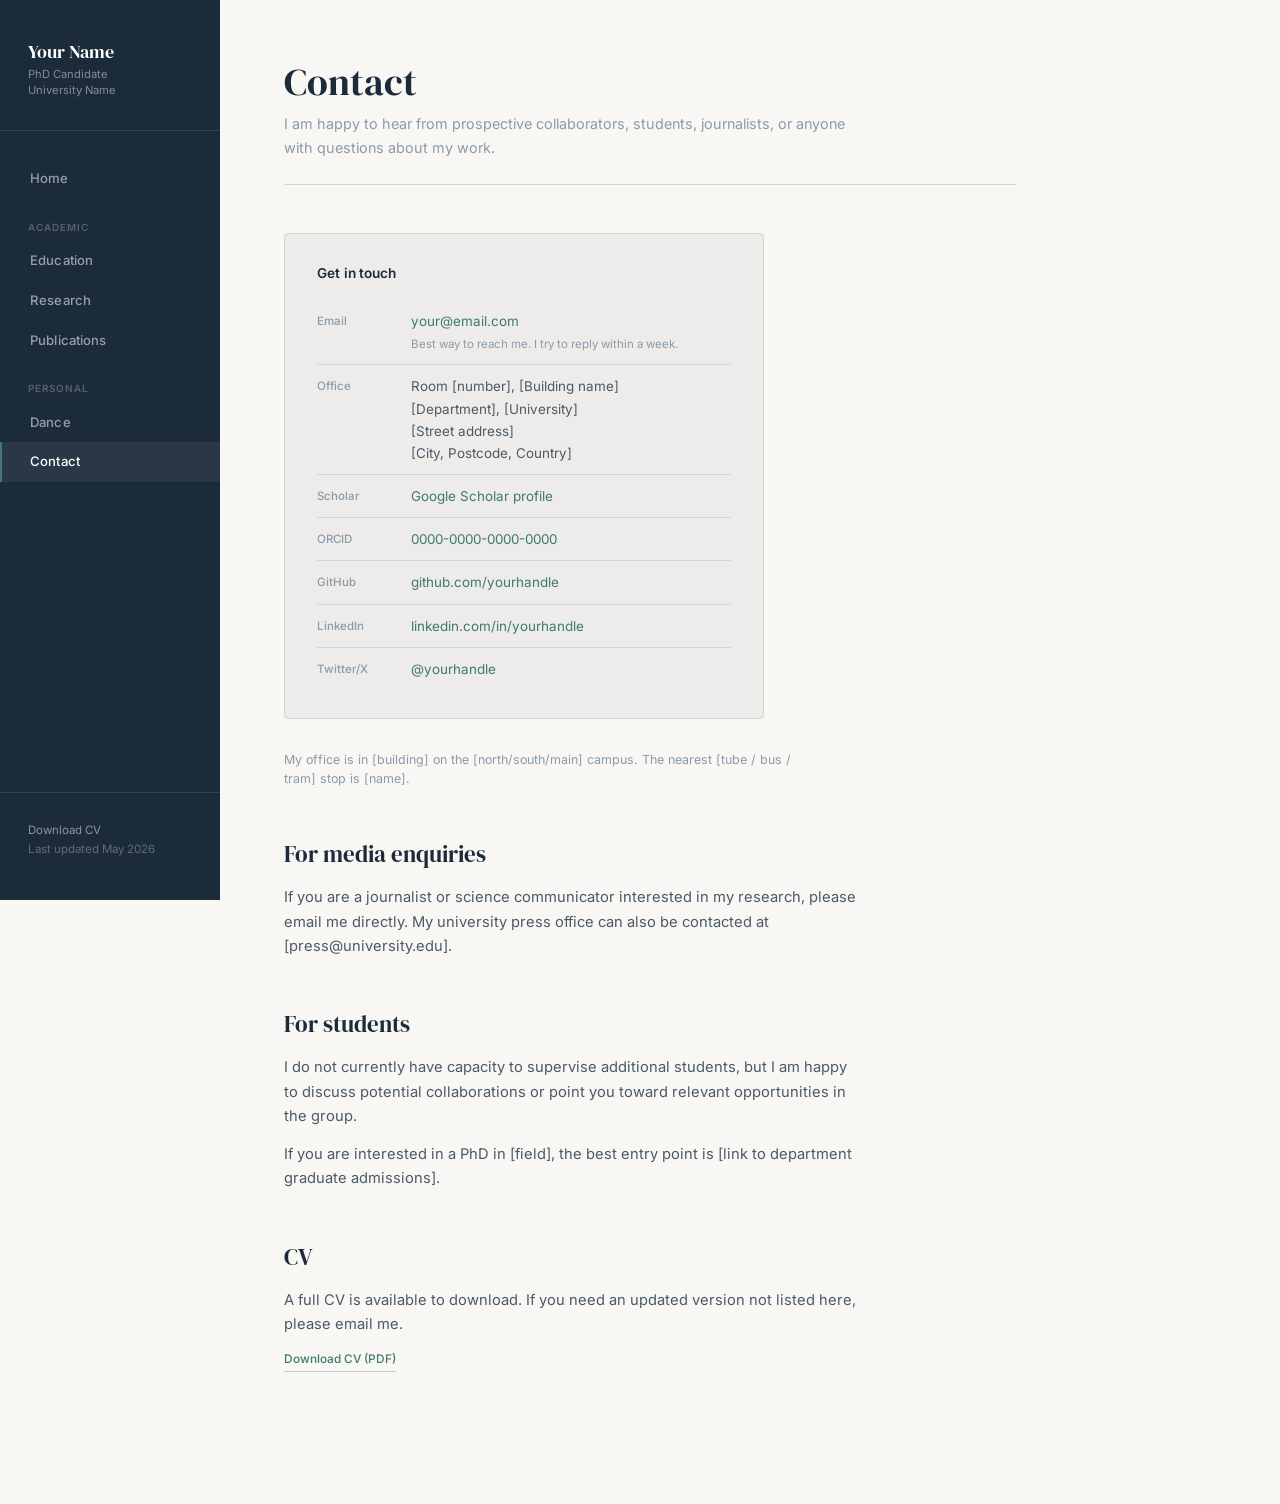
==== pages/contact.html @ a27396a3 "Add files via upload" ====
<!DOCTYPE html>
<html lang="en">
<head>
  <meta charset="UTF-8">
  <meta name="viewport" content="width=device-width, initial-scale=1.0">
  <title>Contact — Your Name</title>
  <link rel="preconnect" href="https://fonts.googleapis.com">
  <link href="https://fonts.googleapis.com/css2?family=DM+Serif+Display:ital@0;1&family=Inter:wght@400;500;600&display=swap" rel="stylesheet">
  <link rel="stylesheet" href="../css/style.css">
  <style>
    .contact-block {
      background: var(--bg2);
      border: 1px solid var(--rule);
      border-radius: 4px;
      padding: 28px 32px;
      max-width: 480px;
      margin-bottom: 32px;
    }
    .contact-block h3 { margin-top: 0; margin-bottom: 16px; }
    .contact-line {
      display: flex;
      align-items: flex-start;
      gap: 14px;
      padding: 10px 0;
      border-bottom: 1px solid var(--rule);
      font-size: .84rem;
    }
    .contact-line:last-child { border-bottom: none; }
    .contact-label {
      min-width: 80px;
      color: var(--ink3);
      font-size: .72rem;
      font-weight: 500;
      padding-top: 2px;
    }
    .contact-value { color: var(--ink2); }
    .contact-value a { color: var(--accent); }
    .map-note {
      font-size: .78rem;
      color: var(--ink3);
      margin-top: 6px;
      line-height: 1.5;
    }
  </style>
</head>
<body>

<nav class="mobile-nav">
  <span class="mobile-nav-name">Your Name</span>
  <button class="hamburger" onclick="toggleMenu()" aria-label="Menu">
    <span></span><span></span><span></span>
  </button>
</nav>
<div class="mobile-menu" id="mobileMenu">
  <a href="../index.html">Home</a>
  <a href="education.html">Education</a>
  <a href="research.html">Research</a>
  <a href="publications.html">Publications</a>
  <a href="dance.html">Dance</a>
  <a href="contact.html">Contact</a>
</div>

<div class="site-wrap">
  <aside class="sidebar">
    <div class="sidebar-name">
      Your Name
      <small>PhD Candidate<br>University Name</small>
    </div>
    <ul class="nav-list">
      <li><a href="../index.html">Home</a></li>
      <li class="nav-section-label">Academic</li>
      <li><a href="education.html">Education</a></li>
      <li><a href="research.html">Research</a></li>
      <li><a href="publications.html">Publications</a></li>
      <li class="nav-section-label">Personal</li>
      <li><a href="dance.html">Dance</a></li>
      <li><a href="contact.html" class="active">Contact</a></li>
    </ul>
    <div class="sidebar-footer">
      <a href="../files/cv.pdf" target="_blank">Download CV</a><br>
      Last updated May 2026
    </div>
  </aside>

  <main class="main">
    <div class="page-header">
      <h1>Contact</h1>
      <p class="subtitle">
        I am happy to hear from prospective collaborators, students,
        journalists, or anyone with questions about my work.
      </p>
    </div>

    <div class="section">
      <div class="contact-block">
        <h3>Get in touch</h3>

        <div class="contact-line">
          <span class="contact-label">Email</span>
          <span class="contact-value">
            <a href="mailto:your@email.com">your@email.com</a><br>
            <span style="font-size:.72rem;color:var(--ink3)">
              Best way to reach me. I try to reply within a week.
            </span>
          </span>
        </div>

        <div class="contact-line">
          <span class="contact-label">Office</span>
          <span class="contact-value">
            Room [number], [Building name]<br>
            [Department], [University]<br>
            [Street address]<br>
            [City, Postcode, Country]
          </span>
        </div>

        <div class="contact-line">
          <span class="contact-label">Scholar</span>
          <span class="contact-value">
            <a href="https://scholar.google.com" target="_blank">Google Scholar profile</a>
          </span>
        </div>

        <div class="contact-line">
          <span class="contact-label">ORCID</span>
          <span class="contact-value">
            <a href="https://orcid.org/0000-0000-0000-0000" target="_blank">0000-0000-0000-0000</a>
          </span>
        </div>

        <div class="contact-line">
          <span class="contact-label">GitHub</span>
          <span class="contact-value">
            <a href="https://github.com/yourhandle" target="_blank">github.com/yourhandle</a>
          </span>
        </div>

        <div class="contact-line">
          <span class="contact-label">LinkedIn</span>
          <span class="contact-value">
            <a href="https://linkedin.com/in/yourhandle" target="_blank">linkedin.com/in/yourhandle</a>
          </span>
        </div>

        <div class="contact-line">
          <span class="contact-label">Twitter/X</span>
          <span class="contact-value">
            <a href="https://twitter.com/yourhandle" target="_blank">@yourhandle</a>
          </span>
        </div>

      </div>

      <p class="map-note">
        My office is in [building] on the [north/south/main] campus.
        The nearest [tube / bus / tram] stop is [name].
        <!-- Add a Google Maps embed or directions link if useful -->
      </p>
    </div>

    <div class="section">
      <h2>For media enquiries</h2>
      <p>
        If you are a journalist or science communicator interested in my
        research, please email me directly. My university press office can
        also be contacted at [press@university.edu].
      </p>
    </div>

    <div class="section">
      <h2>For students</h2>
      <p>
        I do not currently have capacity to supervise additional students,
        but I am happy to discuss potential collaborations or point you
        toward relevant opportunities in the group.
      </p>
      <p>
        If you are interested in a PhD in [field], the best entry point is
        [link to department graduate admissions].
      </p>
    </div>

    <div class="section">
      <h2>CV</h2>
      <p>
        A full CV is available to download.
        If you need an updated version not listed here, please email me.
      </p>
      <div class="link-row" style="margin-top:12px">
        <a href="../files/cv.pdf" target="_blank">Download CV (PDF)</a>
      </div>
    </div>

  </main>
</div>

<script>
  function toggleMenu() {
    document.getElementById('mobileMenu').classList.toggle('open');
  }
</script>
</body>
</html>
---- css/style.css ----
/* ─── TOKENS ─────────────────────────────────────────────────── */
:root {
  --bg:       #F8F7F4;
  --bg2:      #EEECEA;
  --ink:      #1C2B3A;
  --ink2:     #4A5A68;
  --ink3:     #8A9BAA;
  --accent:   #3D7A6F;
  --accent2:  #2D5C53;
  --rule:     #D8D5D0;
  --serif:    'DM Serif Display', Georgia, serif;
  --sans:     'Inter', system-ui, sans-serif;
  --nav-w:    220px;
}

/* ─── RESET ──────────────────────────────────────────────────── */
*, *::before, *::after { box-sizing: border-box; margin: 0; padding: 0; }
html { font-size: 16px; scroll-behavior: smooth; }
body {
  background: var(--bg);
  color: var(--ink);
  font-family: var(--sans);
  line-height: 1.65;
  min-height: 100vh;
}
img { max-width: 100%; display: block; }
a { color: var(--accent); text-decoration: none; }
a:hover { text-decoration: underline; }
a:focus-visible {
  outline: 2px solid var(--accent);
  outline-offset: 3px;
  border-radius: 2px;
}

/* ─── LAYOUT ─────────────────────────────────────────────────── */
.site-wrap {
  display: flex;
  min-height: 100vh;
}

/* ─── SIDEBAR NAV ────────────────────────────────────────────── */
.sidebar {
  width: var(--nav-w);
  flex-shrink: 0;
  background: var(--ink);
  color: #fff;
  display: flex;
  flex-direction: column;
  padding: 40px 0;
  position: fixed;
  top: 0; left: 0; bottom: 0;
  overflow-y: auto;
  z-index: 100;
}

.sidebar-name {
  font-family: var(--serif);
  font-size: 1.15rem;
  line-height: 1.25;
  padding: 0 28px 32px;
  border-bottom: 1px solid rgba(255,255,255,.1);
  margin-bottom: 28px;
  color: #fff;
}
.sidebar-name small {
  display: block;
  font-family: var(--sans);
  font-size: .7rem;
  color: rgba(255,255,255,.45);
  font-weight: 400;
  margin-top: 4px;
  font-style: normal;
  line-height: 1.4;
}

.nav-list {
  list-style: none;
  flex: 1;
}
.nav-list a {
  display: block;
  padding: 9px 28px;
  font-size: .82rem;
  font-weight: 500;
  color: rgba(255,255,255,.55);
  letter-spacing: .01em;
  transition: color .15s, background .15s;
  border-left: 2px solid transparent;
}
.nav-list a:hover,
.nav-list a.active {
  color: #fff;
  text-decoration: none;
  background: rgba(255,255,255,.06);
  border-left-color: var(--accent);
}

.nav-section-label {
  padding: 20px 28px 6px;
  font-size: .62rem;
  letter-spacing: .1em;
  color: rgba(255,255,255,.25);
  font-weight: 600;
  text-transform: uppercase;
}

.sidebar-footer {
  padding: 28px 28px 0;
  border-top: 1px solid rgba(255,255,255,.1);
  margin-top: 28px;
  font-size: .72rem;
  color: rgba(255,255,255,.3);
  line-height: 1.7;
}
.sidebar-footer a { color: rgba(255,255,255,.5); }
.sidebar-footer a:hover { color: #fff; }

/* ─── MAIN CONTENT ───────────────────────────────────────────── */
.main {
  margin-left: var(--nav-w);
  flex: 1;
  padding: 60px 64px 80px;
  max-width: 860px;
}

/* ─── PAGE HEADER ────────────────────────────────────────────── */
.page-header {
  margin-bottom: 48px;
  padding-bottom: 24px;
  border-bottom: 1px solid var(--rule);
}
.page-header h1 {
  font-family: var(--serif);
  font-size: 2.4rem;
  font-weight: 400;
  line-height: 1.15;
  color: var(--ink);
  margin-bottom: 8px;
}
.page-header .subtitle {
  font-size: .9rem;
  color: var(--ink3);
}

/* ─── TYPOGRAPHY ─────────────────────────────────────────────── */
h2 {
  font-family: var(--serif);
  font-size: 1.45rem;
  font-weight: 400;
  color: var(--ink);
  margin: 48px 0 16px;
  line-height: 1.25;
}
h3 {
  font-size: .85rem;
  font-weight: 600;
  color: var(--ink);
  margin: 28px 0 8px;
  letter-spacing: .01em;
}
p {
  font-size: .92rem;
  color: var(--ink2);
  max-width: 64ch;
  margin-bottom: 14px;
}
p:last-child { margin-bottom: 0; }

/* ─── SECTION BLOCKS ─────────────────────────────────────────── */
.section {
  margin-bottom: 52px;
}

/* ─── ENTRY (for pubs / projects / education) ───────────────── */
.entry {
  display: grid;
  grid-template-columns: 90px 1fr;
  gap: 0 24px;
  padding: 20px 0;
  border-bottom: 1px solid var(--rule);
}
.entry:last-child { border-bottom: none; }
.entry-year {
  font-size: .78rem;
  color: var(--ink3);
  padding-top: 2px;
  font-weight: 500;
}
.entry-body { }
.entry-title {
  font-size: .92rem;
  font-weight: 600;
  color: var(--ink);
  margin-bottom: 3px;
  line-height: 1.35;
}
.entry-sub {
  font-size: .8rem;
  color: var(--ink2);
  margin-bottom: 5px;
  line-height: 1.45;
}
.entry-desc {
  font-size: .78rem;
  color: var(--ink3);
  max-width: 56ch;
  line-height: 1.55;
}
.entry-tags {
  display: flex;
  flex-wrap: wrap;
  gap: 5px;
  margin-top: 8px;
}
.tag {
  font-size: .67rem;
  padding: 2px 9px;
  border-radius: 3px;
  background: var(--bg2);
  color: var(--ink2);
  font-weight: 500;
  border: 1px solid var(--rule);
}
.tag.accent {
  background: rgba(61,122,111,.1);
  color: var(--accent2);
  border-color: rgba(61,122,111,.2);
}

/* ─── LINKS INLINE ───────────────────────────────────────────── */
.link-row {
  display: flex;
  gap: 14px;
  margin-top: 8px;
  flex-wrap: wrap;
}
.link-row a {
  font-size: .74rem;
  font-weight: 500;
  color: var(--accent);
  border-bottom: 1px solid rgba(61,122,111,.3);
  padding-bottom: 1px;
}
.link-row a:hover { border-bottom-color: var(--accent); text-decoration: none; }

/* ─── CONTACT / ICON ROW ─────────────────────────────────────── */
.contact-row {
  display: flex;
  flex-wrap: wrap;
  gap: 10px 24px;
  margin-top: 12px;
}
.contact-row a {
  font-size: .82rem;
  color: var(--ink2);
  display: flex;
  align-items: center;
  gap: 6px;
}
.contact-row a:hover { color: var(--accent); text-decoration: none; }

/* ─── PROFILE BLOCK (home) ───────────────────────────────────── */
.profile-block {
  display: grid;
  grid-template-columns: 130px 1fr;
  gap: 32px;
  align-items: start;
  margin-bottom: 44px;
}
.profile-img {
  width: 130px; height: 130px;
  border-radius: 4px;
  background: var(--bg2);
  border: 1px solid var(--rule);
  overflow: hidden;
  display: flex;
  align-items: center;
  justify-content: center;
  color: var(--ink3);
  font-size: .72rem;
  text-align: center;
}
.profile-name {
  font-family: var(--serif);
  font-size: 2rem;
  font-weight: 400;
  color: var(--ink);
  line-height: 1.15;
  margin-bottom: 5px;
}
.profile-role {
  font-size: .85rem;
  color: var(--ink3);
  margin-bottom: 14px;
  line-height: 1.5;
}

/* ─── NEWS ITEMS ─────────────────────────────────────────────── */
.news-item {
  display: grid;
  grid-template-columns: 90px 1fr;
  gap: 0 24px;
  padding: 12px 0;
  border-bottom: 1px solid var(--rule);
  font-size: .82rem;
}
.news-item:last-child { border-bottom: none; }
.news-date { color: var(--ink3); font-weight: 500; }
.news-text { color: var(--ink2); }

/* ─── DANCE PAGE ─────────────────────────────────────────────── */
.dance-grid {
  display: grid;
  grid-template-columns: repeat(2, 1fr);
  gap: 20px;
  margin-top: 24px;
}
.dance-card {
  background: var(--bg2);
  border: 1px solid var(--rule);
  border-radius: 4px;
  padding: 20px;
}
.dance-card h3 {
  margin-top: 0;
  margin-bottom: 6px;
  font-size: .85rem;
}
.dance-card p {
  font-size: .78rem;
  color: var(--ink3);
  max-width: none;
}

/* ─── MOBILE NAV ─────────────────────────────────────────────── */
.mobile-nav {
  display: none;
  background: var(--ink);
  padding: 14px 20px;
  position: sticky;
  top: 0;
  z-index: 200;
  align-items: center;
  justify-content: space-between;
}
.mobile-nav-name {
  font-family: var(--serif);
  font-size: 1rem;
  color: #fff;
}
.hamburger {
  background: none;
  border: none;
  cursor: pointer;
  padding: 4px;
  display: flex;
  flex-direction: column;
  gap: 4px;
}
.hamburger span {
  display: block;
  width: 22px; height: 2px;
  background: rgba(255,255,255,.7);
  border-radius: 1px;
  transition: .2s;
}
.mobile-menu {
  display: none;
  background: var(--ink);
  padding: 8px 0 16px;
  position: sticky;
  top: 54px;
  z-index: 190;
}
.mobile-menu.open { display: block; }
.mobile-menu a {
  display: block;
  padding: 9px 20px;
  font-size: .82rem;
  color: rgba(255,255,255,.6);
  font-weight: 500;
}
.mobile-menu a:hover { color: #fff; text-decoration: none; }

/* ─── RESPONSIVE ─────────────────────────────────────────────── */
@media (max-width: 768px) {
  .sidebar { display: none; }
  .mobile-nav { display: flex; }
  .main {
    margin-left: 0;
    padding: 32px 22px 60px;
    max-width: 100%;
  }
  .profile-block {
    grid-template-columns: 1fr;
  }
  .entry {
    grid-template-columns: 1fr;
    gap: 4px;
  }
  .news-item {
    grid-template-columns: 1fr;
    gap: 2px;
  }
  .dance-grid {
    grid-template-columns: 1fr;
  }
}

@media (prefers-reduced-motion: reduce) {
  * { transition: none !important; }
}
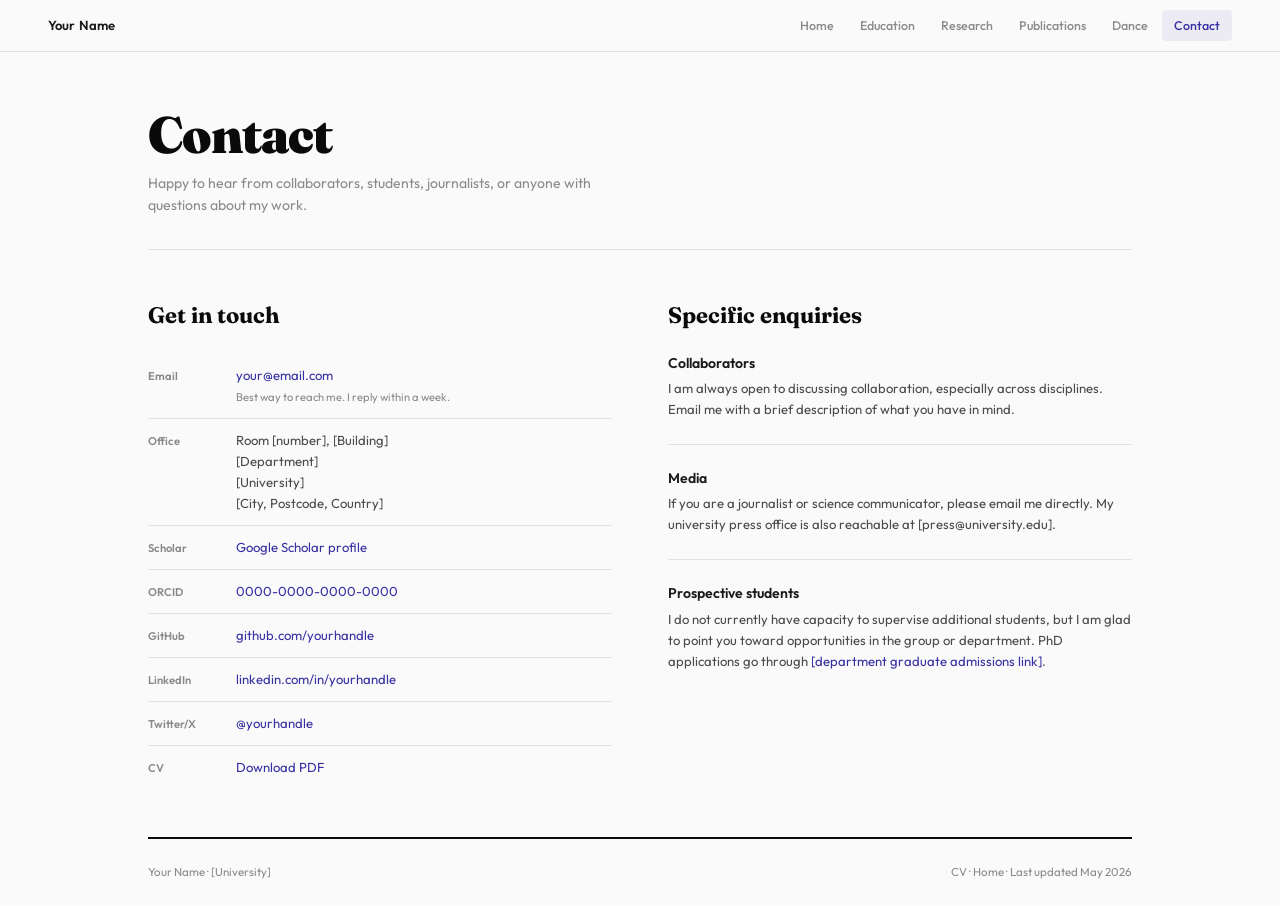
==== commit 7f1b60ad: "Add files via upload" ====
--- a/pages/contact.html
+++ b/pages/contact.html
@@ -5,53 +5,26 @@
   <meta name="viewport" content="width=device-width, initial-scale=1.0">
   <title>Contact — Your Name</title>
   <link rel="preconnect" href="https://fonts.googleapis.com">
-  <link href="https://fonts.googleapis.com/css2?family=DM+Serif+Display:ital@0;1&family=Inter:wght@400;500;600&display=swap" rel="stylesheet">
+  <link href="https://fonts.googleapis.com/css2?family=Fraunces:opsz,wght@9..144,700;9..144,900&family=Outfit:wght@400;500;600&display=swap" rel="stylesheet">
   <link rel="stylesheet" href="../css/style.css">
-  <style>
-    .contact-block {
-      background: var(--bg2);
-      border: 1px solid var(--rule);
-      border-radius: 4px;
-      padding: 28px 32px;
-      max-width: 480px;
-      margin-bottom: 32px;
-    }
-    .contact-block h3 { margin-top: 0; margin-bottom: 16px; }
-    .contact-line {
-      display: flex;
-      align-items: flex-start;
-      gap: 14px;
-      padding: 10px 0;
-      border-bottom: 1px solid var(--rule);
-      font-size: .84rem;
-    }
-    .contact-line:last-child { border-bottom: none; }
-    .contact-label {
-      min-width: 80px;
-      color: var(--ink3);
-      font-size: .72rem;
-      font-weight: 500;
-      padding-top: 2px;
-    }
-    .contact-value { color: var(--ink2); }
-    .contact-value a { color: var(--accent); }
-    .map-note {
-      font-size: .78rem;
-      color: var(--ink3);
-      margin-top: 6px;
-      line-height: 1.5;
-    }
-  </style>
 </head>
 <body>
 
-<nav class="mobile-nav">
-  <span class="mobile-nav-name">Your Name</span>
-  <button class="hamburger" onclick="toggleMenu()" aria-label="Menu">
+<nav class="topnav">
+  <a class="nav-home" href="../index.html">Your Name</a>
+  <ul class="nav-links">
+    <li><a href="../index.html">Home</a></li>
+    <li><a href="education.html">Education</a></li>
+    <li><a href="research.html">Research</a></li>
+    <li><a href="publications.html">Publications</a></li>
+    <li><a href="dance.html">Dance</a></li>
+    <li><a href="contact.html" class="active">Contact</a></li>
+  </ul>
+  <button class="hamburger" onclick="toggleMenu()" aria-label="Open menu">
     <span></span><span></span><span></span>
   </button>
 </nav>
-<div class="mobile-menu" id="mobileMenu">
+<div class="mob-menu" id="mob">
   <a href="../index.html">Home</a>
   <a href="education.html">Education</a>
   <a href="research.html">Research</a>
@@ -60,144 +33,136 @@
   <a href="contact.html">Contact</a>
 </div>
 
-<div class="site-wrap">
-  <aside class="sidebar">
-    <div class="sidebar-name">
-      Your Name
-      <small>PhD Candidate<br>University Name</small>
-    </div>
-    <ul class="nav-list">
-      <li><a href="../index.html">Home</a></li>
-      <li class="nav-section-label">Academic</li>
-      <li><a href="education.html">Education</a></li>
-      <li><a href="research.html">Research</a></li>
-      <li><a href="publications.html">Publications</a></li>
-      <li class="nav-section-label">Personal</li>
-      <li><a href="dance.html">Dance</a></li>
-      <li><a href="contact.html" class="active">Contact</a></li>
-    </ul>
-    <div class="sidebar-footer">
-      <a href="../files/cv.pdf" target="_blank">Download CV</a><br>
-      Last updated May 2026
-    </div>
-  </aside>
+<div class="page">
 
-  <main class="main">
-    <div class="page-header">
-      <h1>Contact</h1>
-      <p class="subtitle">
-        I am happy to hear from prospective collaborators, students,
-        journalists, or anyone with questions about my work.
-      </p>
+  <div class="section-head">
+    <h1>Contact</h1>
+    <p>
+      Happy to hear from collaborators, students, journalists, or anyone
+      with questions about my work.
+    </p>
+  </div>
+
+  <div class="contact-split">
+
+    <!-- LEFT: contact details -->
+    <div>
+      <h2>Get in touch</h2>
+
+      <div class="contact-item">
+        <span class="c-label">Email</span>
+        <span class="c-val">
+          <a href="mailto:your@email.com">your@email.com</a><br>
+          <span style="font-size:.7rem;color:var(--ink3)">
+            Best way to reach me. I reply within a week.
+          </span>
+        </span>
+      </div>
+
+      <div class="contact-item">
+        <span class="c-label">Office</span>
+        <span class="c-val">
+          Room [number], [Building]<br>
+          [Department]<br>
+          [University]<br>
+          [City, Postcode, Country]
+        </span>
+      </div>
+
+      <div class="contact-item">
+        <span class="c-label">Scholar</span>
+        <span class="c-val">
+          <a href="https://scholar.google.com" target="_blank">Google Scholar profile</a>
+        </span>
+      </div>
+
+      <div class="contact-item">
+        <span class="c-label">ORCID</span>
+        <span class="c-val">
+          <a href="https://orcid.org/0000-0000-0000-0000" target="_blank">0000-0000-0000-0000</a>
+        </span>
+      </div>
+
+      <div class="contact-item">
+        <span class="c-label">GitHub</span>
+        <span class="c-val">
+          <a href="https://github.com/yourhandle" target="_blank">github.com/yourhandle</a>
+        </span>
+      </div>
+
+      <div class="contact-item">
+        <span class="c-label">LinkedIn</span>
+        <span class="c-val">
+          <a href="https://linkedin.com/in/yourhandle" target="_blank">linkedin.com/in/yourhandle</a>
+        </span>
+      </div>
+
+      <div class="contact-item">
+        <span class="c-label">Twitter/X</span>
+        <span class="c-val">
+          <a href="https://twitter.com/yourhandle" target="_blank">@yourhandle</a>
+        </span>
+      </div>
+
+      <div class="contact-item">
+        <span class="c-label">CV</span>
+        <span class="c-val">
+          <a href="../files/cv.pdf" target="_blank">Download PDF</a>
+        </span>
+      </div>
+
     </div>
 
-    <div class="section">
-      <div class="contact-block">
-        <h3>Get in touch</h3>
+    <!-- RIGHT: for specific audiences -->
+    <div>
+      <h2>Specific enquiries</h2>
 
-        <div class="contact-line">
-          <span class="contact-label">Email</span>
-          <span class="contact-value">
-            <a href="mailto:your@email.com">your@email.com</a><br>
-            <span style="font-size:.72rem;color:var(--ink3)">
-              Best way to reach me. I try to reply within a week.
-            </span>
-          </span>
+      <div class="entry" style="padding-top:0">
+        <div class="entry-title" style="font-size:.88rem">Collaborators</div>
+        <div class="entry-desc" style="margin-top:6px;font-size:.82rem;color:var(--ink2)">
+          I am always open to discussing collaboration, especially across
+          disciplines. Email me with a brief description of what you have
+          in mind.
         </div>
-
-        <div class="contact-line">
-          <span class="contact-label">Office</span>
-          <span class="contact-value">
-            Room [number], [Building name]<br>
-            [Department], [University]<br>
-            [Street address]<br>
-            [City, Postcode, Country]
-          </span>
-        </div>
-
-        <div class="contact-line">
-          <span class="contact-label">Scholar</span>
-          <span class="contact-value">
-            <a href="https://scholar.google.com" target="_blank">Google Scholar profile</a>
-          </span>
-        </div>
-
-        <div class="contact-line">
-          <span class="contact-label">ORCID</span>
-          <span class="contact-value">
-            <a href="https://orcid.org/0000-0000-0000-0000" target="_blank">0000-0000-0000-0000</a>
-          </span>
-        </div>
-
-        <div class="contact-line">
-          <span class="contact-label">GitHub</span>
-          <span class="contact-value">
-            <a href="https://github.com/yourhandle" target="_blank">github.com/yourhandle</a>
-          </span>
-        </div>
-
-        <div class="contact-line">
-          <span class="contact-label">LinkedIn</span>
-          <span class="contact-value">
-            <a href="https://linkedin.com/in/yourhandle" target="_blank">linkedin.com/in/yourhandle</a>
-          </span>
-        </div>
-
-        <div class="contact-line">
-          <span class="contact-label">Twitter/X</span>
-          <span class="contact-value">
-            <a href="https://twitter.com/yourhandle" target="_blank">@yourhandle</a>
-          </span>
-        </div>
-
       </div>
 
-      <p class="map-note">
-        My office is in [building] on the [north/south/main] campus.
-        The nearest [tube / bus / tram] stop is [name].
-        <!-- Add a Google Maps embed or directions link if useful -->
-      </p>
+      <div class="entry">
+        <div class="entry-title" style="font-size:.88rem">Media</div>
+        <div class="entry-desc" style="margin-top:6px;font-size:.82rem;color:var(--ink2)">
+          If you are a journalist or science communicator, please email me
+          directly. My university press office is also reachable at
+          [press@university.edu].
+        </div>
+      </div>
+
+      <div class="entry">
+        <div class="entry-title" style="font-size:.88rem">Prospective students</div>
+        <div class="entry-desc" style="margin-top:6px;font-size:.82rem;color:var(--ink2)">
+          I do not currently have capacity to supervise additional students,
+          but I am glad to point you toward opportunities in the group or
+          department. PhD applications go through
+          <a href="#">[department graduate admissions link]</a>.
+        </div>
+      </div>
+
     </div>
 
-    <div class="section">
-      <h2>For media enquiries</h2>
-      <p>
-        If you are a journalist or science communicator interested in my
-        research, please email me directly. My university press office can
-        also be contacted at [press@university.edu].
-      </p>
-    </div>
+  </div>
 
-    <div class="section">
-      <h2>For students</h2>
-      <p>
-        I do not currently have capacity to supervise additional students,
-        but I am happy to discuss potential collaborations or point you
-        toward relevant opportunities in the group.
-      </p>
-      <p>
-        If you are interested in a PhD in [field], the best entry point is
-        [link to department graduate admissions].
-      </p>
-    </div>
+  <footer>
+    <span>Your Name · [University]</span>
+    <span>
+      <a href="../files/cv.pdf" target="_blank">CV</a> ·
+      <a href="../index.html">Home</a> ·
+      Last updated May 2026
+    </span>
+  </footer>
 
-    <div class="section">
-      <h2>CV</h2>
-      <p>
-        A full CV is available to download.
-        If you need an updated version not listed here, please email me.
-      </p>
-      <div class="link-row" style="margin-top:12px">
-        <a href="../files/cv.pdf" target="_blank">Download CV (PDF)</a>
-      </div>
-    </div>
-
-  </main>
 </div>
 
 <script>
   function toggleMenu() {
-    document.getElementById('mobileMenu').classList.toggle('open');
+    document.getElementById('mob').classList.toggle('open');
   }
 </script>
 </body>
--- a/css/style.css
+++ b/css/style.css
@@ -1,412 +1,434 @@
 /* ─── TOKENS ─────────────────────────────────────────────────── */
 :root {
-  --bg:       #F8F7F4;
-  --bg2:      #EEECEA;
-  --ink:      #1C2B3A;
-  --ink2:     #4A5A68;
-  --ink3:     #8A9BAA;
-  --accent:   #3D7A6F;
-  --accent2:  #2D5C53;
-  --rule:     #D8D5D0;
-  --serif:    'DM Serif Display', Georgia, serif;
-  --sans:     'Inter', system-ui, sans-serif;
-  --nav-w:    220px;
-}
-
-/* ─── RESET ──────────────────────────────────────────────────── */
+  --white:   #FAFAFA;
+  --black:   #0A0A0A;
+  --ink:     #1A1A1A;
+  --ink2:    #4A4A4A;
+  --ink3:    #8A8A8A;
+  --rule:    #E2E2E2;
+  --rule2:   #C8C8C8;
+  --indigo:  #3730A3;
+  --indigo2: #4338CA;
+  --indigo-bg: rgba(55,48,163,0.07);
+  --serif:   'Fraunces', Georgia, serif;
+  --sans:    'Outfit', system-ui, sans-serif;
+}
+
+/* ─── RESET ─────────────────────────────────────────────────── */
 *, *::before, *::after { box-sizing: border-box; margin: 0; padding: 0; }
 html { font-size: 16px; scroll-behavior: smooth; }
 body {
-  background: var(--bg);
+  background: var(--white);
   color: var(--ink);
   font-family: var(--sans);
-  line-height: 1.65;
+  line-height: 1.6;
   min-height: 100vh;
 }
 img { max-width: 100%; display: block; }
-a { color: var(--accent); text-decoration: none; }
+a { color: var(--indigo); text-decoration: none; }
 a:hover { text-decoration: underline; }
-a:focus-visible {
-  outline: 2px solid var(--accent);
-  outline-offset: 3px;
-  border-radius: 2px;
-}
-
-/* ─── LAYOUT ─────────────────────────────────────────────────── */
-.site-wrap {
-  display: flex;
-  min-height: 100vh;
-}
-
-/* ─── SIDEBAR NAV ────────────────────────────────────────────── */
-.sidebar {
-  width: var(--nav-w);
-  flex-shrink: 0;
-  background: var(--ink);
-  color: #fff;
+a:focus-visible { outline: 2px solid var(--indigo); outline-offset: 3px; border-radius: 2px; }
+
+/* ─── NAV ────────────────────────────────────────────────────── */
+.topnav {
+  position: sticky; top: 0; z-index: 200;
+  background: var(--white);
+  border-bottom: 1px solid var(--rule);
+  padding: 0 48px;
+  display: flex;
+  align-items: center;
+  justify-content: space-between;
+  height: 52px;
+}
+.nav-home {
+  font-family: var(--sans);
+  font-size: .82rem;
+  font-weight: 600;
+  color: var(--ink);
+  letter-spacing: .01em;
+}
+.nav-home:hover { text-decoration: none; color: var(--indigo); }
+.nav-links {
+  display: flex;
+  gap: 2px;
+  list-style: none;
+}
+.nav-links a {
+  display: block;
+  padding: 6px 12px;
+  font-size: .78rem;
+  font-weight: 500;
+  color: var(--ink3);
+  border-radius: 4px;
+  transition: color .15s, background .15s;
+}
+.nav-links a:hover { color: var(--ink); background: var(--rule); text-decoration: none; }
+.nav-links a.active { color: var(--indigo); background: var(--indigo-bg); }
+
+/* hamburger */
+.hamburger {
+  display: none;
+  background: none; border: none; cursor: pointer;
+  padding: 4px; flex-direction: column; gap: 5px;
+}
+.hamburger span { display: block; width: 20px; height: 1.5px; background: var(--ink); }
+.mob-menu {
+  display: none;
+  background: var(--white);
+  border-bottom: 1px solid var(--rule);
+  padding: 8px 0 14px;
+  position: sticky; top: 52px; z-index: 190;
+}
+.mob-menu.open { display: block; }
+.mob-menu a { display: block; padding: 9px 24px; font-size: .82rem; color: var(--ink2); font-weight: 500; }
+.mob-menu a:hover { color: var(--indigo); text-decoration: none; }
+
+/* ─── PAGE WRAPPER ───────────────────────────────────────────── */
+.page { max-width: 1080px; margin: 0 auto; padding: 0 48px; }
+
+/* ─── HERO (home only) ───────────────────────────────────────── */
+.hero {
+  padding: 80px 0 64px;
+  border-bottom: 1px solid var(--rule);
+}
+.hero-name {
+  font-family: var(--serif);
+  font-size: clamp(3.5rem, 9vw, 7.5rem);
+  font-weight: 900;
+  line-height: .95;
+  letter-spacing: -.03em;
+  color: var(--black);
+  margin-bottom: 32px;
+  font-variation-settings: 'opsz' 144;
+}
+.hero-grid {
+  display: grid;
+  grid-template-columns: 1fr 1fr;
+  gap: 48px;
+  align-items: start;
+}
+.hero-role {
+  font-size: 1rem;
+  color: var(--ink2);
+  line-height: 1.55;
+  max-width: 38ch;
+}
+.hero-role strong { color: var(--ink); font-weight: 600; }
+.hero-links {
   display: flex;
   flex-direction: column;
-  padding: 40px 0;
-  position: fixed;
-  top: 0; left: 0; bottom: 0;
-  overflow-y: auto;
-  z-index: 100;
-}
-
-.sidebar-name {
+  gap: 10px;
+}
+.hero-link {
+  display: flex;
+  align-items: center;
+  justify-content: space-between;
+  padding: 11px 0;
+  border-bottom: 1px solid var(--rule);
+  font-size: .82rem;
+  color: var(--ink2);
+  font-weight: 500;
+  transition: color .15s;
+}
+.hero-link:hover { color: var(--indigo); text-decoration: none; border-bottom-color: var(--indigo); }
+.hero-link-label { color: var(--ink3); font-size: .72rem; font-weight: 400; }
+
+/* ─── SECTION TITLES ─────────────────────────────────────────── */
+.section-head {
+  padding: 56px 0 32px;
+  border-bottom: 1px solid var(--rule);
+  margin-bottom: 0;
+}
+.section-head h1 {
   font-family: var(--serif);
-  font-size: 1.15rem;
-  line-height: 1.25;
-  padding: 0 28px 32px;
-  border-bottom: 1px solid rgba(255,255,255,.1);
-  margin-bottom: 28px;
-  color: #fff;
-}
-.sidebar-name small {
-  display: block;
-  font-family: var(--sans);
-  font-size: .7rem;
-  color: rgba(255,255,255,.45);
-  font-weight: 400;
-  margin-top: 4px;
-  font-style: normal;
-  line-height: 1.4;
-}
-
-.nav-list {
-  list-style: none;
+  font-size: clamp(2rem, 4vw, 3.2rem);
+  font-weight: 900;
+  letter-spacing: -.02em;
+  line-height: 1.05;
+  color: var(--black);
+  font-variation-settings: 'opsz' 72;
+}
+.section-head p {
+  margin-top: 10px;
+  font-size: .88rem;
+  color: var(--ink3);
+  max-width: 56ch;
+}
+
+/* ─── TWO-COL CONTENT LAYOUT ─────────────────────────────────── */
+.two-col {
+  display: grid;
+  grid-template-columns: 200px 1fr;
+  gap: 0 56px;
+}
+.col-label {
+  font-size: .72rem;
+  font-weight: 600;
+  color: var(--ink3);
+  padding-top: 28px;
+  letter-spacing: .02em;
+}
+
+/* ─── ENTRIES ────────────────────────────────────────────────── */
+.entry-group { padding: 0; }
+.entry {
+  padding: 24px 0;
+  border-bottom: 1px solid var(--rule);
+}
+.entry:last-child { border-bottom: none; }
+.entry-row {
+  display: flex;
+  align-items: baseline;
+  gap: 16px;
+  margin-bottom: 5px;
+}
+.entry-title {
+  font-size: .95rem;
+  font-weight: 600;
+  color: var(--ink);
+  line-height: 1.3;
   flex: 1;
 }
-.nav-list a {
-  display: block;
-  padding: 9px 28px;
-  font-size: .82rem;
+.entry-year {
+  font-size: .75rem;
+  color: var(--ink3);
+  white-space: nowrap;
   font-weight: 500;
-  color: rgba(255,255,255,.55);
-  letter-spacing: .01em;
-  transition: color .15s, background .15s;
-  border-left: 2px solid transparent;
-}
-.nav-list a:hover,
-.nav-list a.active {
-  color: #fff;
-  text-decoration: none;
-  background: rgba(255,255,255,.06);
-  border-left-color: var(--accent);
-}
-
-.nav-section-label {
-  padding: 20px 28px 6px;
-  font-size: .62rem;
-  letter-spacing: .1em;
-  color: rgba(255,255,255,.25);
-  font-weight: 600;
-  text-transform: uppercase;
-}
-
-.sidebar-footer {
-  padding: 28px 28px 0;
-  border-top: 1px solid rgba(255,255,255,.1);
-  margin-top: 28px;
-  font-size: .72rem;
-  color: rgba(255,255,255,.3);
-  line-height: 1.7;
-}
-.sidebar-footer a { color: rgba(255,255,255,.5); }
-.sidebar-footer a:hover { color: #fff; }
-
-/* ─── MAIN CONTENT ───────────────────────────────────────────── */
-.main {
-  margin-left: var(--nav-w);
-  flex: 1;
-  padding: 60px 64px 80px;
-  max-width: 860px;
-}
-
-/* ─── PAGE HEADER ────────────────────────────────────────────── */
-.page-header {
-  margin-bottom: 48px;
-  padding-bottom: 24px;
-  border-bottom: 1px solid var(--rule);
-}
-.page-header h1 {
-  font-family: var(--serif);
-  font-size: 2.4rem;
-  font-weight: 400;
-  line-height: 1.15;
-  color: var(--ink);
-  margin-bottom: 8px;
-}
-.page-header .subtitle {
-  font-size: .9rem;
-  color: var(--ink3);
-}
-
-/* ─── TYPOGRAPHY ─────────────────────────────────────────────── */
-h2 {
-  font-family: var(--serif);
-  font-size: 1.45rem;
-  font-weight: 400;
-  color: var(--ink);
-  margin: 48px 0 16px;
-  line-height: 1.25;
-}
-h3 {
-  font-size: .85rem;
-  font-weight: 600;
-  color: var(--ink);
-  margin: 28px 0 8px;
-  letter-spacing: .01em;
-}
-p {
-  font-size: .92rem;
-  color: var(--ink2);
-  max-width: 64ch;
-  margin-bottom: 14px;
-}
-p:last-child { margin-bottom: 0; }
-
-/* ─── SECTION BLOCKS ─────────────────────────────────────────── */
-.section {
-  margin-bottom: 52px;
-}
-
-/* ─── ENTRY (for pubs / projects / education) ───────────────── */
-.entry {
-  display: grid;
-  grid-template-columns: 90px 1fr;
-  gap: 0 24px;
-  padding: 20px 0;
-  border-bottom: 1px solid var(--rule);
-}
-.entry:last-child { border-bottom: none; }
-.entry-year {
-  font-size: .78rem;
-  color: var(--ink3);
-  padding-top: 2px;
-  font-weight: 500;
-}
-.entry-body { }
-.entry-title {
-  font-size: .92rem;
-  font-weight: 600;
-  color: var(--ink);
-  margin-bottom: 3px;
-  line-height: 1.35;
 }
 .entry-sub {
   font-size: .8rem;
   color: var(--ink2);
-  margin-bottom: 5px;
+  margin-bottom: 6px;
   line-height: 1.45;
 }
 .entry-desc {
   font-size: .78rem;
   color: var(--ink3);
-  max-width: 56ch;
+  max-width: 58ch;
+  line-height: 1.6;
+}
+.tag-row { display: flex; gap: 5px; flex-wrap: wrap; margin-top: 9px; }
+.tag {
+  font-size: .64rem;
+  padding: 2px 8px;
+  border: 1px solid var(--rule2);
+  border-radius: 2px;
+  color: var(--ink3);
+  font-weight: 500;
+}
+.tag.ind {
+  background: var(--indigo-bg);
+  border-color: rgba(55,48,163,.2);
+  color: var(--indigo);
+}
+.links {
+  display: flex; gap: 16px; flex-wrap: wrap; margin-top: 9px;
+}
+.links a {
+  font-size: .74rem;
+  font-weight: 600;
+  color: var(--indigo);
+  text-decoration: underline;
+  text-underline-offset: 2px;
+}
+.links a:hover { color: var(--indigo2); }
+
+/* ─── NEWS STRIP ─────────────────────────────────────────────── */
+.news-strip { border-top: 1px solid var(--rule); }
+.news-row {
+  display: grid;
+  grid-template-columns: 110px 1fr;
+  gap: 0 32px;
+  padding: 14px 0;
+  border-bottom: 1px solid var(--rule);
+  font-size: .82rem;
+  align-items: baseline;
+}
+.news-date { color: var(--ink3); font-weight: 500; font-size: .74rem; }
+.news-text { color: var(--ink2); line-height: 1.5; }
+.news-text a { color: var(--indigo); font-weight: 500; }
+
+/* ─── HOME SECTIONS ──────────────────────────────────────────── */
+.home-block {
+  padding: 52px 0;
+  border-bottom: 1px solid var(--rule);
+  display: grid;
+  grid-template-columns: 200px 1fr;
+  gap: 0 56px;
+  align-items: start;
+}
+.home-block-label {
+  font-size: .75rem;
+  font-weight: 600;
+  color: var(--ink3);
+  padding-top: 4px;
+  letter-spacing: .02em;
+}
+.home-block-body {}
+.home-block-body p {
+  font-size: .9rem;
+  color: var(--ink2);
+  max-width: 58ch;
+  line-height: 1.65;
+  margin-bottom: 12px;
+}
+.home-block-body p:last-child { margin-bottom: 0; }
+.home-block-body h3 {
+  font-size: .78rem;
+  font-weight: 600;
+  color: var(--ink);
+  margin-bottom: 6px;
+  letter-spacing: .01em;
+}
+
+/* ─── PUB ENTRIES ────────────────────────────────────────────── */
+.pub {
+  padding: 22px 0;
+  border-bottom: 1px solid var(--rule);
+}
+.pub:last-child { border-bottom: none; }
+.pub-title {
+  font-size: .9rem;
+  font-weight: 600;
+  color: var(--ink);
+  line-height: 1.4;
+  margin-bottom: 4px;
+}
+.pub-authors {
+  font-size: .77rem;
+  color: var(--ink2);
+  margin-bottom: 3px;
+}
+.pub-authors b { color: var(--ink); font-weight: 600; }
+.pub-venue {
+  font-size: .77rem;
+  color: var(--ink3);
+  font-style: italic;
+}
+.pub-abs {
+  font-size: .76rem;
+  color: var(--ink3);
+  max-width: 60ch;
+  line-height: 1.6;
+  margin-top: 8px;
+  display: none;
+}
+.pub-abs.open { display: block; }
+.abs-btn {
+  background: none; border: none; cursor: pointer;
+  font-family: var(--sans); font-size: .72rem; font-weight: 600;
+  color: var(--indigo); padding: 0; margin-top: 8px;
+}
+.abs-btn:hover { text-decoration: underline; }
+
+/* ─── DANCE ──────────────────────────────────────────────────── */
+.dance-styles {
+  display: grid;
+  grid-template-columns: repeat(3, 1fr);
+  gap: 1px;
+  background: var(--rule);
+  border: 1px solid var(--rule);
+  margin-top: 32px;
+}
+.style-cell {
+  background: var(--white);
+  padding: 24px 20px;
+}
+.style-cell h3 {
+  font-family: var(--serif);
+  font-size: 1.1rem;
+  font-weight: 700;
+  color: var(--black);
+  font-variation-settings: 'opsz' 24;
+  margin-bottom: 7px;
+  line-height: 1.2;
+}
+.style-cell p {
+  font-size: .76rem;
+  color: var(--ink3);
   line-height: 1.55;
 }
-.entry-tags {
-  display: flex;
-  flex-wrap: wrap;
-  gap: 5px;
-  margin-top: 8px;
-}
-.tag {
-  font-size: .67rem;
-  padding: 2px 9px;
-  border-radius: 3px;
-  background: var(--bg2);
-  color: var(--ink2);
-  font-weight: 500;
-  border: 1px solid var(--rule);
-}
-.tag.accent {
-  background: rgba(61,122,111,.1);
-  color: var(--accent2);
-  border-color: rgba(61,122,111,.2);
-}
-
-/* ─── LINKS INLINE ───────────────────────────────────────────── */
-.link-row {
-  display: flex;
-  gap: 14px;
-  margin-top: 8px;
-  flex-wrap: wrap;
-}
-.link-row a {
-  font-size: .74rem;
-  font-weight: 500;
-  color: var(--accent);
-  border-bottom: 1px solid rgba(61,122,111,.3);
-  padding-bottom: 1px;
-}
-.link-row a:hover { border-bottom-color: var(--accent); text-decoration: none; }
-
-/* ─── CONTACT / ICON ROW ─────────────────────────────────────── */
-.contact-row {
-  display: flex;
-  flex-wrap: wrap;
-  gap: 10px 24px;
-  margin-top: 12px;
-}
-.contact-row a {
+
+.perf-table { width: 100%; border-collapse: collapse; margin-top: 24px; }
+.perf-table th {
+  font-size: .68rem;
+  font-weight: 600;
+  color: var(--ink3);
+  text-align: left;
+  padding: 0 0 10px;
+  border-bottom: 2px solid var(--rule2);
+}
+.perf-table td {
+  font-size: .8rem;
+  color: var(--ink2);
+  padding: 12px 12px 12px 0;
+  border-bottom: 1px solid var(--rule);
+  vertical-align: top;
+}
+.perf-table td:first-child { color: var(--ink3); font-size: .74rem; white-space: nowrap; }
+.perf-table td b { color: var(--ink); font-weight: 600; }
+
+/* ─── CONTACT ────────────────────────────────────────────────── */
+.contact-split {
+  display: grid;
+  grid-template-columns: 1fr 1fr;
+  gap: 56px;
+  padding: 48px 0;
+}
+.contact-split h2 {
+  font-family: var(--serif);
+  font-size: 1.4rem;
+  font-weight: 700;
+  color: var(--black);
+  font-variation-settings: 'opsz' 36;
+  margin-bottom: 20px;
+}
+.contact-item {
+  padding: 11px 0;
+  border-bottom: 1px solid var(--rule);
+  display: flex;
+  gap: 16px;
   font-size: .82rem;
-  color: var(--ink2);
-  display: flex;
-  align-items: center;
-  gap: 6px;
-}
-.contact-row a:hover { color: var(--accent); text-decoration: none; }
-
-/* ─── PROFILE BLOCK (home) ───────────────────────────────────── */
-.profile-block {
-  display: grid;
-  grid-template-columns: 130px 1fr;
-  gap: 32px;
-  align-items: start;
-  margin-bottom: 44px;
-}
-.profile-img {
-  width: 130px; height: 130px;
-  border-radius: 4px;
-  background: var(--bg2);
-  border: 1px solid var(--rule);
-  overflow: hidden;
-  display: flex;
-  align-items: center;
-  justify-content: center;
-  color: var(--ink3);
-  font-size: .72rem;
-  text-align: center;
-}
-.profile-name {
-  font-family: var(--serif);
-  font-size: 2rem;
-  font-weight: 400;
-  color: var(--ink);
-  line-height: 1.15;
-  margin-bottom: 5px;
-}
-.profile-role {
-  font-size: .85rem;
-  color: var(--ink3);
-  margin-bottom: 14px;
-  line-height: 1.5;
-}
-
-/* ─── NEWS ITEMS ─────────────────────────────────────────────── */
-.news-item {
-  display: grid;
-  grid-template-columns: 90px 1fr;
-  gap: 0 24px;
-  padding: 12px 0;
-  border-bottom: 1px solid var(--rule);
-  font-size: .82rem;
-}
-.news-item:last-child { border-bottom: none; }
-.news-date { color: var(--ink3); font-weight: 500; }
-.news-text { color: var(--ink2); }
-
-/* ─── DANCE PAGE ─────────────────────────────────────────────── */
-.dance-grid {
-  display: grid;
-  grid-template-columns: repeat(2, 1fr);
-  gap: 20px;
-  margin-top: 24px;
-}
-.dance-card {
-  background: var(--bg2);
-  border: 1px solid var(--rule);
-  border-radius: 4px;
-  padding: 20px;
-}
-.dance-card h3 {
-  margin-top: 0;
-  margin-bottom: 6px;
-  font-size: .85rem;
-}
-.dance-card p {
-  font-size: .78rem;
-  color: var(--ink3);
-  max-width: none;
-}
-
-/* ─── MOBILE NAV ─────────────────────────────────────────────── */
-.mobile-nav {
-  display: none;
-  background: var(--ink);
-  padding: 14px 20px;
-  position: sticky;
-  top: 0;
-  z-index: 200;
+  align-items: baseline;
+}
+.contact-item:last-child { border-bottom: none; }
+.c-label { min-width: 72px; font-size: .7rem; color: var(--ink3); font-weight: 600; }
+.c-val { color: var(--ink2); }
+.c-val a { color: var(--indigo); }
+
+/* ─── FOOTER ─────────────────────────────────────────────────── */
+footer {
+  border-top: 2px solid var(--black);
+  padding: 24px 0;
+  display: flex;
   align-items: center;
   justify-content: space-between;
-}
-.mobile-nav-name {
-  font-family: var(--serif);
-  font-size: 1rem;
-  color: #fff;
-}
-.hamburger {
-  background: none;
-  border: none;
-  cursor: pointer;
-  padding: 4px;
-  display: flex;
-  flex-direction: column;
-  gap: 4px;
-}
-.hamburger span {
-  display: block;
-  width: 22px; height: 2px;
-  background: rgba(255,255,255,.7);
-  border-radius: 1px;
-  transition: .2s;
-}
-.mobile-menu {
-  display: none;
-  background: var(--ink);
-  padding: 8px 0 16px;
-  position: sticky;
-  top: 54px;
-  z-index: 190;
-}
-.mobile-menu.open { display: block; }
-.mobile-menu a {
-  display: block;
-  padding: 9px 20px;
-  font-size: .82rem;
-  color: rgba(255,255,255,.6);
-  font-weight: 500;
-}
-.mobile-menu a:hover { color: #fff; text-decoration: none; }
+  font-size: .72rem;
+  color: var(--ink3);
+}
+footer a { color: var(--ink3); }
+footer a:hover { color: var(--indigo); }
+
+/* ─── UTILITIES ──────────────────────────────────────────────── */
+.mt-0 { margin-top: 0; }
+.divider { border: none; border-top: 1px solid var(--rule); margin: 0; }
 
 /* ─── RESPONSIVE ─────────────────────────────────────────────── */
 @media (max-width: 768px) {
-  .sidebar { display: none; }
-  .mobile-nav { display: flex; }
-  .main {
-    margin-left: 0;
-    padding: 32px 22px 60px;
-    max-width: 100%;
-  }
-  .profile-block {
-    grid-template-columns: 1fr;
-  }
-  .entry {
-    grid-template-columns: 1fr;
-    gap: 4px;
-  }
-  .news-item {
-    grid-template-columns: 1fr;
-    gap: 2px;
-  }
-  .dance-grid {
-    grid-template-columns: 1fr;
-  }
-}
-
+  .topnav { padding: 0 20px; }
+  .topnav .nav-links { display: none; }
+  .hamburger { display: flex; }
+  .page { padding: 0 20px; }
+  .hero { padding: 48px 0 40px; }
+  .hero-grid { grid-template-columns: 1fr; gap: 28px; }
+  .two-col { grid-template-columns: 1fr; }
+  .col-label { padding-top: 0; padding-bottom: 4px; }
+  .home-block { grid-template-columns: 1fr; gap: 12px; }
+  .contact-split { grid-template-columns: 1fr; gap: 36px; }
+  .dance-styles { grid-template-columns: 1fr; }
+  .news-row { grid-template-columns: 80px 1fr; }
+  footer { flex-direction: column; gap: 6px; }
+}
 @media (prefers-reduced-motion: reduce) {
   * { transition: none !important; }
 }
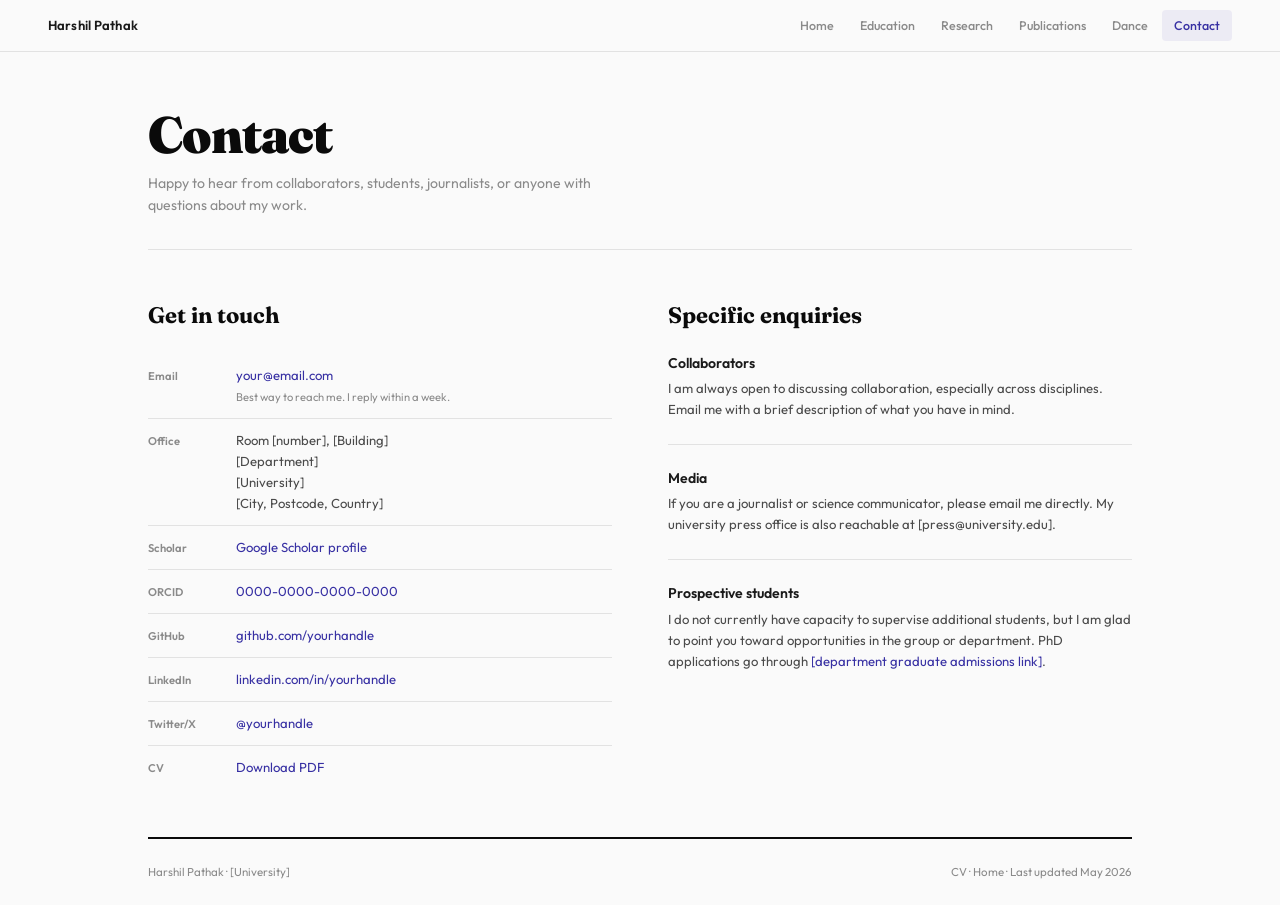
==== commit ea9f0f89: "Update contact.html" ====
--- a/pages/contact.html
+++ b/pages/contact.html
@@ -3,7 +3,7 @@
 <head>
   <meta charset="UTF-8">
   <meta name="viewport" content="width=device-width, initial-scale=1.0">
-  <title>Contact — Your Name</title>
+  <title>Contact — Harshil Pathak</title>
   <link rel="preconnect" href="https://fonts.googleapis.com">
   <link href="https://fonts.googleapis.com/css2?family=Fraunces:opsz,wght@9..144,700;9..144,900&family=Outfit:wght@400;500;600&display=swap" rel="stylesheet">
   <link rel="stylesheet" href="../css/style.css">
@@ -11,7 +11,7 @@
 <body>
 
 <nav class="topnav">
-  <a class="nav-home" href="../index.html">Your Name</a>
+  <a class="nav-home" href="../index.html">Harshil Pathak</a>
   <ul class="nav-links">
     <li><a href="../index.html">Home</a></li>
     <li><a href="education.html">Education</a></li>
@@ -150,7 +150,7 @@
   </div>
 
   <footer>
-    <span>Your Name · [University]</span>
+    <span>Harshil Pathak · [University]</span>
     <span>
       <a href="../files/cv.pdf" target="_blank">CV</a> ·
       <a href="../index.html">Home</a> ·
